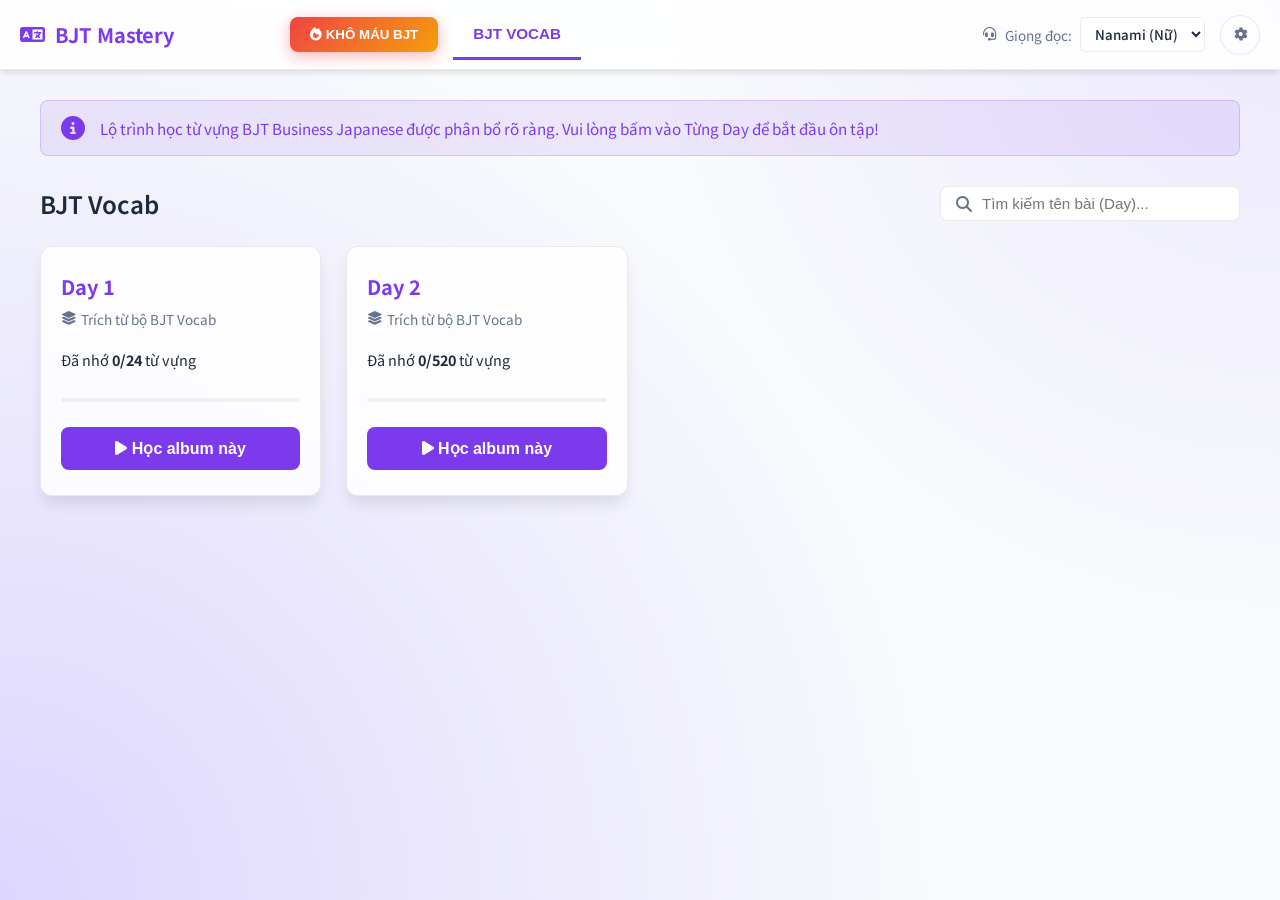
==== BJT-Web-App/index.html @ 4f34a25b "hello world" ====
<!DOCTYPE html>
<html lang="vi">
<head>
    <meta charset="UTF-8">
    <meta name="viewport" content="width=device-width, initial-scale=1.0">
    <title>BJT Business Japanese Mastery</title>
    <link rel="stylesheet" href="style.css">
    <link href="https://fonts.googleapis.com/css2?family=Noto+Sans+JP:wght@400;500;700&family=Inter:wght@400;500;600;700&display=swap" rel="stylesheet">
    <link rel="stylesheet" href="https://cdnjs.cloudflare.com/ajax/libs/font-awesome/6.4.0/css/all.min.css">
</head>
<body>
    <div class="app-container is-top-nav">
        <!-- Top Navbar -->
        <nav class="top-navbar">
            <div class="logo">
                <h2><i class="fa-solid fa-language"></i> BJT Mastery</h2>
            </div>
            
            <button class="btn-hardcore" id="btnHardcoreNav">
                <i class="fa-solid fa-fire"></i> KHÔ MÁU BJT
            </button>

            <!-- Horizontal scrollable tabs -->
            <div class="nav-tabs-wrapper">
                <button class="scroll-btn scroll-left"><i class="fa-solid fa-chevron-left"></i></button>
                <div class="nav-tabs" id="navTabs">
                    <!-- Tabs populated via JS -->
                </div>
                <button class="scroll-btn scroll-right"><i class="fa-solid fa-chevron-right"></i></button>
            </div>
            <div class="nav-user">
                <div class="voice-selector">
                    <i class="fa-solid fa-headset"></i> Giọng đọc:
                    <select id="voiceSelect">
                        <option value="Microsoft Nanami">Nanami (Nữ)</option>
                        <option value="Microsoft Keita">Keita (Nam)</option>
                        <option value="Microsoft Ayumi">Ayumi (Nữ)</option>
                        <option value="Microsoft Ichiro">Ichiro (Nam)</option>
                    </select>
                </div>
                <button class="btn-settings" id="btnSettings" title="Cài đặt">
                    <i class="fa-solid fa-gear"></i>
                </button>
            </div>
        </nav>
        
        <!-- Main Content -->
        <main class="main-content">
            <!-- Learning Toolbar (Hidden in Dashboard Grid View) -->
            <header class="topbar learning-header" id="learningHeader" style="display: none;">
                <button class="btn-back" id="btnBack"><i class="fa-solid fa-arrow-left"></i> Quay lại</button>
                <h1 id="currentAlbumTitle">Album Name</h1>
                <div class="mode-toggles">
                    <button id="btnFlashcard" class="active"><i class="fa-solid fa-layer-group"></i> Flashcards</button>
                    <button id="btnList"><i class="fa-solid fa-list"></i> Danh sách</button>
                </div>
            </header>
            
            <div class="content-body" id="contentBody">
                
                <!-- Hardcore Dashboard View -->
                <div class="hardcore-dashboard" id="hardcoreDashboard" style="display: none;">
                    <div class="hc-header">
                        <h2>Mục Tiêu Khô Máu BJT 🔥</h2>
                        <button class="btn-primary" id="btnEditPlan"><i class="fa-solid fa-pen"></i> Đổi Kế Hoạch</button>
                    </div>
                    
                    <div class="hc-stats-container">
                        <div class="hc-stat-card">
                            <div class="hc-stat-title">Từ Mới Hôm Nay</div>
                            <div class="hc-stat-value" id="hcNewCount">--</div>
                        </div>
                        <div class="hc-stat-card warning">
                            <div class="hc-stat-title">Quên Tới Nơi (Cần Ôn Lập Tức)</div>
                            <div class="hc-stat-value" id="hcReviewCount">--</div>
                        </div>
                    </div>

                    <div style="text-align: center; margin-top: 40px;">
                        <button class="btn-hardcore-start" id="btnStartHardcoreSession">
                            BẮT ĐẦU CHIẾN ĐẤU <i class="fa-solid fa-rocket"></i>
                        </button>
                    </div>
                </div>

                <!-- Dashboard / Album Grid View -->
                <div class="album-grid-view" id="albumGridView">
                    <!-- Intro Banner -->
                    <div class="intro-banner">
                        <i class="fa-solid fa-circle-info banner-icon"></i>
                        <span>Lộ trình học từ vựng BJT Business Japanese được phân bổ rõ ràng. Vui lòng bấm vào Từng Day để bắt đầu ôn tập!</span>
                    </div>

                    <div class="grid-header">
                        <h2 id="gridCategoryTitle">Vui lòng tải dữ liệu</h2>
                        <div class="search-box">
                            <i class="fa-solid fa-magnifying-glass"></i>
                            <input type="text" id="searchInput" placeholder="Tìm kiếm tên bài (Day)...">
                        </div>
                    </div>
                    
                    <div class="album-grid" id="albumGrid">
                        <!-- Cards populated via JS -->
                    </div>
                </div>

                <!-- Learning View (Flashcard / List injected here) -->
                <div class="learning-view" id="learningView" style="display: none;">
                </div>
            </div>
        </main>
    </div>

    <!-- Settings Modal -->
    <div class="modal-overlay" id="settingsModal">
        <div class="modal-content">
            <div class="modal-header">
                <h3>Cài đặt Phím tắt</h3>
                <button class="btn-close" id="btnCloseSettings"><i class="fa-solid fa-xmark"></i></button>
            </div>
            <div class="modal-body">
                <div class="form-group">
                    <label>Phím nổi bật: Đọc từ vựng chính (Vocab)</label>
                    <input type="text" id="inputKeyVocab" maxlength="1" placeholder="Ví dụ: v">
                </div>
                <div class="form-group">
                    <label>Phím nổi bật: Đọc câu ví dụ (Example)</label>
                    <input type="text" id="inputKeyExample" maxlength="1" placeholder="Ví dụ: p">
                </div>
            </div>
            <div class="modal-footer">
                <button class="btn-save" id="btnSaveSettings">Lưu cài đặt</button>
            </div>
        </div>
    </div>

    <!-- Hardcore Wizard Modal -->
    <div class="modal-overlay" id="wizardModal">
        <div class="modal-content" style="width: 500px;">
            <div class="modal-header">
                <h3>Kế Hoạch Khô Máu BJT 🎯</h3>
                <button class="btn-close" id="btnCloseWizard"><i class="fa-solid fa-xmark"></i></button>
            </div>
            <div class="modal-body">
                <p style="color: var(--text-secondary); margin-bottom: 20px; line-height: 1.5;">Chọn các chuyên đề trọng điểm và thiết lập số ngày bạn muốn hoàn thành BJT.</p>
                <div class="form-group">
                    <label>Quỹ thời gian (Số ngày hoàn thành):</label>
                    <input type="number" id="inputTargetDays" min="1" max="365" value="30" style="text-transform: none;">
                </div>
                <div class="form-group" style="margin-top: 20px;">
                    <label>Chọn Bộ Từ Vựng Mục Tiêu:</label>
                    <div class="category-checkboxes" id="wizardCategories">
                        <!-- Checkboxes populated via JS -->
                    </div>
                </div>
            </div>
            <div class="modal-footer">
                <button class="btn-save" id="btnGeneratePlan"><i class="fa-solid fa-bolt"></i> Siết Target</button>
            </div>
        </div>
    </div>

    <!-- Make sure to load BJT data -->
    <script src="data.js"></script>
    <script src="app.js"></script>
</body>
</html>
---- BJT-Web-App/style.css ----
:root {
    --bg-color: #f8fafc;
    --glass-bg: rgba(255, 255, 255, 0.85);
    --glass-border: rgba(0, 0, 0, 0.08);
    --primary: #7c3aed;
    --primary-hover: #6d28d9;
    --text-primary: #1e293b;
    --text-secondary: #64748b;
    --success: #10b981;
    --danger: #ef4444;
    --warning: #f59e0b;
    --card-bg: rgba(255, 255, 255, 1);
}

* {
    box-sizing: border-box;
    margin: 0;
    padding: 0;
}

body {
    font-family: 'Noto Sans JP', sans-serif;
    background: var(--bg-color);
    background-image: radial-gradient(circle at top right, #ede9fe 0%, transparent 40%),
                      radial-gradient(circle at bottom left, #ddd6fe 0%, transparent 60%);
    background-attachment: fixed;
    color: var(--text-primary);
    overflow: hidden;
    height: 100vh;
}

.app-container {
    display: flex;
    flex-direction: column;
    height: 100vh;
    width: 100vw;
}

/* --- Top Navigation Bar --- */
.top-navbar {
    display: flex;
    align-items: center;
    background: var(--glass-bg);
    backdrop-filter: blur(12px);
    border-bottom: 1px solid var(--glass-border);
    padding: 0 20px;
    height: 70px;
    box-shadow: 0 4px 6px -1px rgba(0, 0, 0, 0.1);
    z-index: 100;
}

.logo {
    display: flex;
    align-items: center;
    min-width: 250px;
    margin-right: 20px;
}

.logo h2 {
    font-size: 1.25rem;
    color: var(--primary);
    display: flex;
    align-items: center;
    gap: 10px;
}

.nav-tabs-wrapper {
    flex-grow: 1;
    display: flex;
    align-items: center;
    overflow: hidden;
    position: relative;
    margin-right: 20px;
}

.nav-tabs {
    display: flex;
    overflow-x: auto;
    scroll-behavior: smooth;
    scrollbar-width: none; /* Firefox */
    gap: 10px;
}
.nav-tabs::-webkit-scrollbar {
    display: none; /* Safari/Chrome */
}

.nav-tab {
    background: transparent;
    border: none;
    color: var(--text-secondary);
    font-size: 0.95rem;
    font-weight: 600;
    padding: 15px 20px;
    cursor: pointer;
    white-space: nowrap;
    text-transform: uppercase;
    transition: all 0.2s;
    border-bottom: 3px solid transparent;
}

.nav-tab:hover {
    color: var(--text-primary);
    background: rgba(255,255,255,0.05);
}

.nav-tab.active {
    color: var(--primary);
    border-bottom: 3px solid var(--primary);
}

.btn-settings {
    background: transparent;
    border: 1px solid var(--glass-border);
    color: var(--text-secondary);
    width: 40px;
    height: 40px;
    border-radius: 50%;
    cursor: pointer;
    margin-left: 15px;
    display: flex;
    justify-content: center;
    align-items: center;
    transition: all 0.2s;
}

.btn-settings:hover {
    color: var(--primary);
    background: rgba(124, 58, 237, 0.1);
}

.scroll-btn {
    background: transparent;
    border: none;
    color: var(--text-secondary);
    font-size: 1.2rem;
    cursor: pointer;
    padding: 0 10px;
    display: none; /* Show later via JS if overflow */
}

.nav-user {
    min-width: 150px;
    height: 100%;
    display: flex;
    align-items: center;
    justify-content: flex-end;
}

.voice-selector {
    display: flex;
    align-items: center;
    gap: 8px;
    font-size: 0.85rem;
    color: var(--text-secondary);
}

.voice-selector select {
    background: var(--card-bg);
    border: 1px solid var(--glass-border);
    color: var(--text-primary);
    padding: 6px 10px;
    border-radius: 6px;
    outline: none;
    cursor: pointer;
    font-family: inherit;
    font-weight: 500;
}

.voice-selector select option {
    background: var(--bg-color);
}

/* --- Main Content --- */
.main-content {
    flex-grow: 1;
    display: flex;
    flex-direction: column;
    overflow-y: auto;
}

.topbar.learning-header {
    display: flex;
    justify-content: space-between;
    align-items: center;
    padding: 20px 30px;
    background: rgba(255, 255, 255, 0.5);
    backdrop-filter: blur(8px);
    border-bottom: 1px solid var(--glass-border);
}

.btn-back {
    background: transparent;
    border: none;
    color: var(--text-primary);
    font-size: 1.1rem;
    font-weight: 600;
    cursor: pointer;
    display: flex;
    align-items: center;
    gap: 8px;
    transition: color 0.2s;
}

.btn-back:hover {
    color: var(--primary);
}

.learning-header h1 {
    font-size: 1.3rem;
    font-weight: 600;
}

.mode-toggles button {
    background: var(--card-bg);
    border: 1px solid var(--glass-border);
    color: var(--text-secondary);
    padding: 8px 16px;
    border-radius: 6px;
    cursor: pointer;
    margin-left: 10px;
    font-weight: 500;
    transition: all 0.2s;
}

.mode-toggles button.active {
    background: var(--primary);
    color: white;
    border-color: var(--primary);
}

.content-body {
    flex-grow: 1;
    padding: 30px 40px;
    max-width: 1400px;
    margin: 0 auto;
    width: 100%;
}

/* --- Album Grid Dashboard --- */
.intro-banner {
    display: flex;
    align-items: center;
    background: rgba(124, 58, 237, 0.1);
    border: 1px solid rgba(124, 58, 237, 0.2);
    border-radius: 8px;
    padding: 15px 20px;
    color: var(--primary);
    margin-bottom: 30px;
    font-size: 0.95rem;
}

.intro-banner .banner-icon {
    font-size: 1.5rem;
    margin-right: 15px;
}

.grid-header {
    display: flex;
    justify-content: space-between;
    align-items: center;
    margin-bottom: 25px;
}

.grid-header h2 {
    font-size: 1.5rem;
    font-weight: 600;
    text-transform: capitalize;
}

.search-box {
    display: flex;
    align-items: center;
    background: var(--card-bg);
    border: 1px solid var(--glass-border);
    border-radius: 8px;
    padding: 8px 15px;
    width: 300px;
}

.search-box i {
    color: var(--text-secondary);
    margin-right: 10px;
}

.search-box input {
    background: transparent;
    border: none;
    color: var(--text-primary);
    outline: none;
    width: 100%;
    font-size: 0.95rem;
}

.album-grid {
    display: grid;
    grid-template-columns: repeat(auto-fill, minmax(280px, 1fr));
    gap: 25px;
}

.album-card {
    background: var(--glass-bg);
    border: 1px solid var(--glass-border);
    border-radius: 12px;
    padding: 25px 20px;
    display: flex;
    flex-direction: column;
    box-shadow: 0 10px 15px -3px rgba(0, 0, 0, 0.1);
    transition: transform 0.2s ease, border-color 0.2s;
}

.album-card:hover {
    transform: translateY(-5px);
    border-color: rgba(255,255,255,0.3);
}

.album-title {
    font-size: 1.25rem;
    font-weight: 700;
    margin-bottom: 8px;
    color: var(--primary);
}

.album-subtitle {
    font-size: 0.85rem;
    color: var(--text-secondary);
    margin-bottom: 20px;
    display: flex;
    align-items: center;
    gap: 5px;
}

.album-stats {
    font-size: 0.9rem;
    margin-bottom: 20px;
    color: var(--text-primary);
}

.progress-bar-thin {
    height: 4px;
    background: rgba(0,0,0,0.05);
    border-radius: 2px;
    margin-top: 8px;
    overflow: hidden;
}

.progress-fill-thin {
    height: 100%;
    background: var(--success);
    transition: width 0.3s;
}

.btn-learn-album {
    background: var(--primary);
    color: white;
    border: none;
    padding: 12px;
    border-radius: 8px;
    font-size: 1rem;
    font-weight: 600;
    cursor: pointer;
    transition: background 0.2s;
    margin-top: auto;
}

.btn-learn-album:hover {
    background: var(--primary-hover);
}

/* --- Learning View --- */
.flashcard-container {
    display: flex;
    flex-direction: column;
    align-items: center;
    max-width: 600px;
    margin: 0 auto;
    height: 100%;
}

.progress-bar {
    width: 100%;
    height: 6px;
    background: rgba(0,0,0,0.05);
    border-radius: 3px;
    margin-bottom: 20px;
    overflow: hidden;
}

.progress-fill {
    height: 100%;
    background: var(--primary);
    width: 0%;
    transition: width 0.3s ease;
}

.progress-stats {
    display: flex;
    justify-content: space-between;
    width: 100%;
    margin-bottom: 20px;
    color: var(--text-secondary);
    font-size: 0.9rem;
}

.card {
    width: 100%;
    height: 420px;
    perspective: 1000px;
    cursor: pointer;
}

.card-inner {
    width: 100%;
    height: 100%;
    position: relative;
    transition: transform 0.6s cubic-bezier(0.4, 0, 0.2, 1);
    transform-style: preserve-3d;
}

.card.is-flipped .card-inner {
    transform: rotateY(180deg);
}

.card-front, .card-back {
    position: absolute;
    width: 100%;
    height: 100%;
    backface-visibility: hidden;
    background: var(--card-bg);
    border: 1px solid var(--glass-border);
    border-radius: 16px;
    padding: 30px;
    display: flex;
    flex-direction: column;
    justify-content: center;
    align-items: center;
    text-align: center;
    box-shadow: 0 10px 30px -5px rgba(0,0,0,0.3);
}

.card-back {
    transform: rotateY(180deg);
    align-items: flex-start;
    text-align: left;
    justify-content: flex-start;
    overflow-y: auto;
}

.word-main {
    font-size: 3rem;
    font-weight: 700;
    margin-bottom: 15px;
    color: var(--text-primary);
    word-break: break-word;
}

.btn-audio {
    background: rgba(59, 130, 246, 0.2);
    border: none;
    color: var(--primary);
    width: 50px;
    height: 50px;
    border-radius: 50%;
    font-size: 1.25rem;
    cursor: pointer;
    transition: all 0.2s;
    display: flex;
    justify-content: center;
    align-items: center;
}

.btn-audio:hover {
    background: var(--primary);
    color: #fff;
    transform: scale(1.1);
}

.card-back h3 {
    font-size: 2rem;
    margin-bottom: 10px;
    color: var(--primary);
    word-break: break-word;
}

.word-meta {
    font-size: 1rem;
    color: var(--text-secondary);
    margin-bottom: 20px;
    display: flex;
    gap: 15px;
    flex-wrap: wrap;
}

.badge-pos {
    background: rgba(124, 58, 237, 0.1);
    color: var(--primary);
    padding: 4px 10px;
    border-radius: 4px;
    font-style: italic;
    font-weight: 600;
}

.word-meaning {
    font-size: 1.25rem;
    margin-bottom: 25px;
    line-height: 1.5;
    color: var(--text-primary);
}

.examples {
    width: 100%;
    background: var(--bg-color);
    border: 1px solid var(--glass-border);
    padding: 20px;
    border-radius: 8px;
}

.example-en {
    font-style: italic;
    margin-bottom: 4px;
    color: var(--text-primary);
    font-weight: 600;
    display: flex;
    align-items: flex-start;
    gap: 10px;
}

.example-ipa {
    font-size: 0.9rem;
    color: var(--text-secondary);
    margin-bottom: 8px;
    margin-left: 25px; /* offset for the play button */
    font-family: inherit;
}

/* TTS Highlighting */
.word {
    transition: background 0.1s, color 0.1s;
    border-radius: 4px;
    padding: 2px 0;
}
.highlight-word {
    background: rgba(245, 158, 11, 0.3); /* Warning color highlight */
    color: #b45309; 
}

.btn-play-example {
    background: transparent;
    border: none;
    color: var(--primary);
    cursor: pointer;
    font-size: 1rem;
    padding: 2px;
    margin-top: 2px;
    opacity: 0.7;
    transition: opacity 0.2s, transform 0.2s;
    flex-shrink: 0;
}

.btn-play-example:hover {
    opacity: 1;
    transform: scale(1.1);
}

.example-vi {
    color: var(--text-secondary);
    font-size: 0.95rem;
}

.gtv-highlight {
    color: var(--warning);
    font-weight: 600;
}

.controls {
    display: flex;
    justify-content: space-between;
    align-items: center;
    width: 100%;
    margin-top: 30px;
}

.nav-controls {
    display: flex;
    gap: 15px;
}

.btn-control {
    padding: 12px 24px;
    border-radius: 8px;
    border: none;
    font-size: 1rem;
    font-weight: 600;
    cursor: pointer;
    display: flex;
    align-items: center;
    gap: 10px;
    transition: all 0.2s;
}

.btn-prev { background: var(--card-bg); border: 1px solid var(--glass-border); color: var(--text-primary); }
.btn-next { background: var(--primary); color: white; }
.btn-control:hover:not(:disabled) { transform: translateY(-2px); opacity: 0.9; box-shadow: 0 4px 6px -1px rgba(0,0,0,0.1); }
.btn-control:disabled { opacity: 0.5; cursor: not-allowed; transform: none; }

.btn-mark-known {
    background: var(--card-bg);
    border: 1px solid var(--glass-border);
    color: var(--success);
    padding: 10px 20px;
    border-radius: 8px;
    font-weight: 600;
    cursor: pointer;
    transition: all 0.2s;
    display: flex;
    align-items: center;
    gap: 8px;
}

.btn-mark-known:hover {
    background: rgba(16, 185, 129, 0.1);
}

.btn-mark-known.is-known {
    background: var(--success);
    color: white;
}

/* List View */
.list-container {
    display: flex;
    flex-direction: column;
    gap: 15px;
}

.hc-scroll-list {
    max-height: 60vh;
    overflow-y: auto;
    padding-right: 15px;
}
.hc-scroll-list::-webkit-scrollbar {
    width: 8px;
}
.hc-scroll-list::-webkit-scrollbar-track {
    background: rgba(0,0,0,0.02);
    border-radius: 10px;
}
.hc-scroll-list::-webkit-scrollbar-thumb {
    background: var(--glass-border);
    border-radius: 10px;
}
.hc-scroll-list::-webkit-scrollbar-thumb:hover {
    background: #ccc;
}

.list-item {
    background: var(--card-bg);
    border: 1px solid var(--glass-border);
    border-radius: 12px;
    padding: 20px;
    display: flex;
    align-items: flex-start;
    gap: 20px;
    transition: transform 0.2s;
    position: relative;
}

.list-item:hover {
    transform: translateX(5px);
    border-color: rgba(255,255,255,0.2);
}

.list-word-col {
    width: 250px;
    flex-shrink: 0;
}

.list-word {
    font-size: 1.5rem;
    font-weight: 700;
    margin-bottom: 5px;
    color: var(--primary);
}

.list-meta {
    font-size: 0.9rem;
    color: var(--text-secondary);
    margin-bottom: 10px;
}

.list-meaning-col {
    flex-grow: 1;
}

.list-meaning {
    font-size: 1.1rem;
    margin-bottom: 10px;
}

.list-example {
    background: var(--bg-color);
    border: 1px solid var(--glass-border);
    padding: 15px;
    border-radius: 8px;
    font-size: 0.9rem;
}

.list-actions {
    display: flex;
    flex-direction: column;
    gap: 10px;
    align-items: flex-end;
}

.list-mark-known {
    background: transparent;
    border: none;
    color: var(--text-secondary);
    font-size: 1.5rem;
    cursor: pointer;
    transition: color 0.2s;
}

.list-mark-known.is-known {
    color: var(--success);
}

/* Scrollbar */
::-webkit-scrollbar { width: 8px; }
::-webkit-scrollbar-track { background: transparent; }
::-webkit-scrollbar-thumb { background: rgba(255,255,255,0.2); border-radius: 4px; }
::-webkit-scrollbar-thumb:hover { background: rgba(255,255,255,0.3); }

/* Modal Settings styling */
.modal-overlay {
    position: fixed;
    top: 0; left: 0; right: 0; bottom: 0;
    background: rgba(0,0,0,0.5);
    backdrop-filter: blur(4px);
    display: none;
    justify-content: center;
    align-items: center;
    z-index: 1000;
}
.modal-overlay.open {
    display: flex;
}
.modal-content {
    background: var(--card-bg);
    border: 1px solid var(--glass-border);
    border-radius: 12px;
    padding: 30px;
    width: 400px;
    max-width: 90%;
    box-shadow: 0 20px 25px -5px rgba(0,0,0,0.1);
}
.modal-header {
    display: flex;
    justify-content: space-between;
    align-items: center;
    margin-bottom: 20px;
}
.modal-header h3 {
    font-size: 1.25rem;
    color: var(--text-primary);
}
.btn-close {
    background: transparent;
    border: none;
    font-size: 1.5rem;
    cursor: pointer;
    color: var(--text-secondary);
}
.form-group {
    margin-bottom: 15px;
}
.form-group label {
    display: block;
    font-size: 0.9rem;
    color: var(--text-secondary);
    margin-bottom: 5px;
}
.form-group input {
    width: 100%;
    padding: 10px;
    border-radius: 6px;
    border: 1px solid var(--glass-border);
    background: var(--bg-color);
    color: var(--text-primary);
    font-size: 1rem;
    outline: none;
    text-transform: uppercase;
}
.form-group input:focus {
    border-color: var(--primary);
}
.modal-footer {
    margin-top: 25px;
    text-align: right;
}
.btn-save {
    background: var(--primary);
    color: white;
    border: none;
    padding: 10px 20px;
    border-radius: 6px;
    font-weight: 600;
    cursor: pointer;
}
.btn-save:hover {
    background: var(--primary-hover);
}

/* Hardcore Mode Styles */
.btn-hardcore {
    background: linear-gradient(135deg, #ef4444, #f59e0b);
    color: white;
    border: none;
    padding: 10px 20px;
    border-radius: 8px;
    font-weight: 700;
    cursor: pointer;
    margin-right: 15px;
    box-shadow: 0 4px 15px rgba(239, 68, 68, 0.4);
    transition: all 0.3s cubic-bezier(0.4, 0, 0.2, 1);
    white-space: nowrap;
}
.btn-hardcore:hover {
    transform: translateY(-2px) scale(1.05);
    box-shadow: 0 6px 20px rgba(239, 68, 68, 0.6);
}

.hardcore-dashboard {
    padding: 40px;
}
.hc-header {
    display: flex;
    justify-content: space-between;
    align-items: center;
    margin-bottom: 40px;
}
.btn-primary {
    background: var(--primary);
    color: white;
    border: none;
    padding: 10px 20px;
    border-radius: 6px;
    cursor: pointer;
    font-weight: 600;
}
.hc-stats-container {
    display: flex;
    gap: 30px;
    justify-content: center;
}
.hc-stat-card {
    background: var(--card-bg);
    border: 1px solid var(--glass-border);
    border-left: 5px solid var(--primary);
    padding: 30px;
    border-radius: 12px;
    width: 300px;
    text-align: center;
    box-shadow: 0 10px 15px -3px rgba(0,0,0,0.05);
}
.hc-stat-card.warning {
    border-left: 5px solid var(--warning);
}
.hc-stat-title {
    font-size: 1.1rem;
    color: var(--text-secondary);
    font-weight: 600;
    margin-bottom: 15px;
}
.hc-stat-value {
    font-size: 4rem;
    font-weight: 800;
    color: var(--text-primary);
}
.btn-hardcore-start {
    background: linear-gradient(135deg, #ef4444, #f59e0b);
    color: white;
    border: none;
    padding: 18px 40px;
    border-radius: 50px;
    font-size: 1.25rem;
    font-weight: 800;
    cursor: pointer;
    box-shadow: 0 10px 25px rgba(239, 68, 68, 0.4);
    transition: transform 0.2s, box-shadow 0.2s;
}
.btn-hardcore-start:hover {
    transform: scale(1.05);
    box-shadow: 0 15px 35px rgba(239, 68, 68, 0.6);
}

.category-checkboxes {
    max-height: 200px;
    overflow-y: auto;
    border: 1px solid var(--glass-border);
    padding: 10px;
    border-radius: 6px;
    background: var(--bg-color);
}
.cat-cb-item {
    display: flex;
    align-items: center;
    margin-bottom: 10px;
    color: var(--text-primary);
    cursor: pointer;
}
.cat-cb-item input {
    width: auto;
    margin-right: 10px;
    margin-top: 0;
}

/* Hardcore Learning 3-Column Layout */
.hc-learning-layout {
    display: grid;
    grid-template-columns: 220px 1fr 280px;
    gap: 20px;
    height: 100%;
    align-items: start;
}
.hc-sidebar-left {
    background: var(--card-bg);
    border: 1px solid var(--glass-border);
    border-radius: 12px;
    padding: 20px;
    height: 100%;
    overflow-y: auto;
    box-shadow: 0 4px 6px -1px rgba(0,0,0,0.05);
}
.hc-center-panel {
    display: flex;
    justify-content: center;
}
.hc-sidebar-right {
    display: flex;
    flex-direction: column;
    gap: 20px;
    height: 100%;
}
.hc-widget {
    background: var(--card-bg);
    border: 1px solid var(--glass-border);
    border-radius: 12px;
    padding: 20px;
    box-shadow: 0 4px 6px -1px rgba(0,0,0,0.05);
}
.hc-widget-title {
    font-size: 1.05rem;
    font-weight: 700;
    color: var(--primary);
    margin-bottom: 20px;
    display: flex;
    align-items: center;
    gap: 8px;
    border-bottom: 1px solid var(--glass-border);
    padding-bottom: 10px;
}
.hc-day-list {
    display: flex;
    flex-direction: column;
    gap: 10px;
}
.hc-day-item {
    padding: 12px 15px;
    border-radius: 8px;
    background: var(--bg-color);
    color: var(--text-secondary);
    font-weight: 600;
    font-size: 0.95rem;
    display: flex;
    align-items: center;
    gap: 10px;
    border: 1px solid transparent;
}
.hc-day-item.active {
    background: rgba(124, 58, 237, 0.1);
    color: var(--primary);
    border-color: rgba(124, 58, 237, 0.2);
}
.hc-day-item.past {
    background: rgba(16, 185, 129, 0.1);
    color: var(--success);
}

.hc-timer-display {
    font-size: 2.8rem;
    font-weight: 800;
    text-align: center;
    font-variant-numeric: tabular-nums;
    color: var(--text-primary);
    margin: 10px 0 20px;
    letter-spacing: -1px;
}
.hc-timer-controls {
    display: flex;
    gap: 12px;
    justify-content: center;
    margin-bottom: 20px;
}
.btn-timer {
    background: var(--bg-color);
    border: 1px solid var(--glass-border);
    width: 45px; height: 45px;
    border-radius: 50%;
    display: flex; justify-content: center; align-items: center;
    cursor: pointer;
    font-size: 1.1rem;
    color: var(--text-secondary);
    transition: all 0.2s;
}
.btn-timer:hover { background: var(--primary); color: white; border-color: var(--primary); }

.hc-timer-setup {
    display: flex;
    gap: 10px;
    align-items: center;
    font-size: 0.85rem;
    color: var(--text-secondary);
    justify-content: center;
    background: var(--bg-color);
    padding: 8px;
    border-radius: 6px;
}
.hc-timer-setup input {
    width: 50px;
    padding: 4px;
    border: 1px solid var(--glass-border);
    border-radius: 4px;
    text-align: center;
    outline: none;
    font-weight: bold;
}

.hc-map-grid {
    display: grid;
    grid-template-columns: repeat(auto-fill, minmax(22px, 1fr));
    gap: 8px;
    max-height: 250px;
    overflow-y: auto;
    padding: 5px;
}
.hc-map-grid::-webkit-scrollbar { width: 5px; }
.hc-map-grid::-webkit-scrollbar-thumb { background: var(--glass-border); border-radius: 5px; }

.hc-map-dot {
    width: 22px;
    height: 22px;
    border-radius: 6px;
    background: #e2e8f0;
    transition: all 0.3s;
    cursor: default;
    box-shadow: inset 0 1px 2px rgba(0,0,0,0.05);
}
.hc-map-dot.pass { background: var(--success); }
.hc-map-dot.fail { background: var(--danger); box-shadow: inset 0 1px 2px rgba(255,0,0,0.2); }
.hc-map-dot.current {
    box-shadow: 0 0 0 2px var(--card-bg), 0 0 0 4px var(--primary);
    transform: scale(1.15);
    background: var(--primary);
}

/* Responsive */
@media (max-width: 1200px) {
    .hc-learning-layout {
        grid-template-columns: 1fr 280px;
    }
    .hc-sidebar-left { display: none; }
}
@media (max-width: 768px) {
    .nav-tabs-wrapper { margin-right: 0; }
    .nav-user { display: none; }
    .content-body { padding: 20px; }
    .list-item { flex-direction: column; }
    .list-word-col { width: 100%; border-bottom: 1px solid var(--glass-border); padding-bottom: 15px; }
    .list-actions { position: absolute; top: 20px; right: 20px; flex-direction: row; }
}


ruby { ruby-position: over; }
rt { color: var(--text-secondary); font-size: 0.6em; }
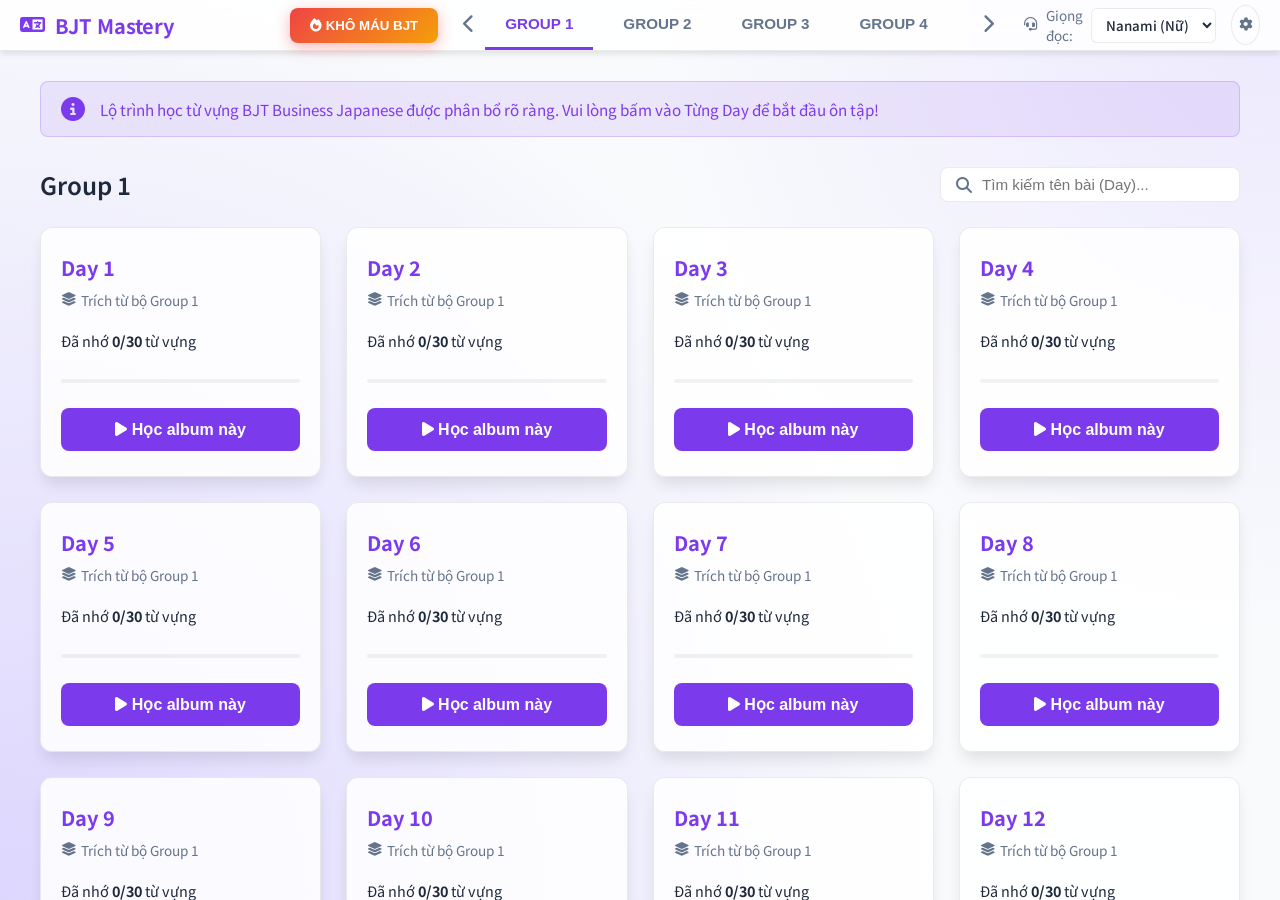
==== commit 4392a499: "hello world" ====
--- a/BJT-Web-App/index.html
+++ b/BJT-Web-App/index.html
@@ -141,21 +141,34 @@
                 <h3>Kế Hoạch Khô Máu BJT 🎯</h3>
                 <button class="btn-close" id="btnCloseWizard"><i class="fa-solid fa-xmark"></i></button>
             </div>
-            <div class="modal-body">
-                <p style="color: var(--text-secondary); margin-bottom: 20px; line-height: 1.5;">Chọn các chuyên đề trọng điểm và thiết lập số ngày bạn muốn hoàn thành BJT.</p>
+            <div class="modal-body" style="max-height: 70vh; overflow-y: auto;">
+                <p style="color: var(--text-secondary); margin-bottom: 25px; line-height: 1.6; font-size: 0.95rem;">
+                    Thiết lập mục tiêu cá nhân: Chọn các bộ từ vựng trọng điểm và thời gian hoàn thành. Hệ thống sẽ tự động điều phối lộ trình <strong>Ôn Tập (SRS)</strong> và <strong>Học Mới</strong> mỗi ngày.
+                </p>
                 <div class="form-group">
-                    <label>Quỹ thời gian (Số ngày hoàn thành):</label>
-                    <input type="number" id="inputTargetDays" min="1" max="365" value="30" style="text-transform: none;">
+                    <label><i class="fa-solid fa-signature"></i> Tên Lộ Trình:</label>
+                    <input type="text" id="inputPlanName" placeholder="Lộ trình BJT cấp tốc 30 ngày..." style="text-transform: none;">
                 </div>
-                <div class="form-group" style="margin-top: 20px;">
-                    <label>Chọn Bộ Từ Vựng Mục Tiêu:</label>
-                    <div class="category-checkboxes" id="wizardCategories">
+                <div class="form-row" style="display: flex; gap: 15px; margin-top: 15px;">
+                    <div class="form-group" style="flex: 1;">
+                        <label><i class="fa-solid fa-calendar-clock"></i> Số ngày hoàn thành:</label>
+                        <input type="number" id="inputTargetDays" min="1" max="365" value="30" style="text-transform: none;">
+                    </div>
+                </div>
+                <div class="form-group" style="margin-top: 25px;">
+                    <label style="display: flex; justify-content: space-between; align-items: center;">
+                        <span><i class="fa-solid fa-list-check"></i> Chọn Nội Dung Học:</span>
+                        <span style="font-size: 0.8rem; font-weight: normal; color: var(--primary); cursor: pointer;" onclick="document.querySelectorAll('#wizardCategories input').forEach(i=>i.checked=true)">Chọn tất cả</span>
+                    </label>
+                    <div class="category-checkboxes" id="wizardCategories" style="max-height: 300px;">
                         <!-- Checkboxes populated via JS -->
                     </div>
                 </div>
             </div>
-            <div class="modal-footer">
-                <button class="btn-save" id="btnGeneratePlan"><i class="fa-solid fa-bolt"></i> Siết Target</button>
+            <div class="modal-footer" style="padding-top: 20px; border-top: 1px solid var(--glass-border);">
+                <button class="btn-save" id="btnGeneratePlan" style="width: 100%; padding: 15px; font-size: 1.1rem; justify-content: center; display: flex; align-items: center; gap: 10px;">
+                    <i class="fa-solid fa-bolt"></i> BẮT ĐẦU CHIẾN DỊCH
+                </button>
             </div>
         </div>
     </div>
--- a/BJT-Web-App/style.css
+++ b/BJT-Web-App/style.css
@@ -1082,3 +1082,13 @@
 
 ruby { ruby-position: over; }
 rt { color: var(--text-secondary); font-size: 0.6em; }
+
+/* Plan Manager Hardcore */
+.plan-list-container {
+    display: grid;
+    grid-template-columns: repeat(auto-fill, minmax(400px, 1fr));
+    gap: 20px;
+    margin-bottom: 40px;
+}
+
+.plan-i
